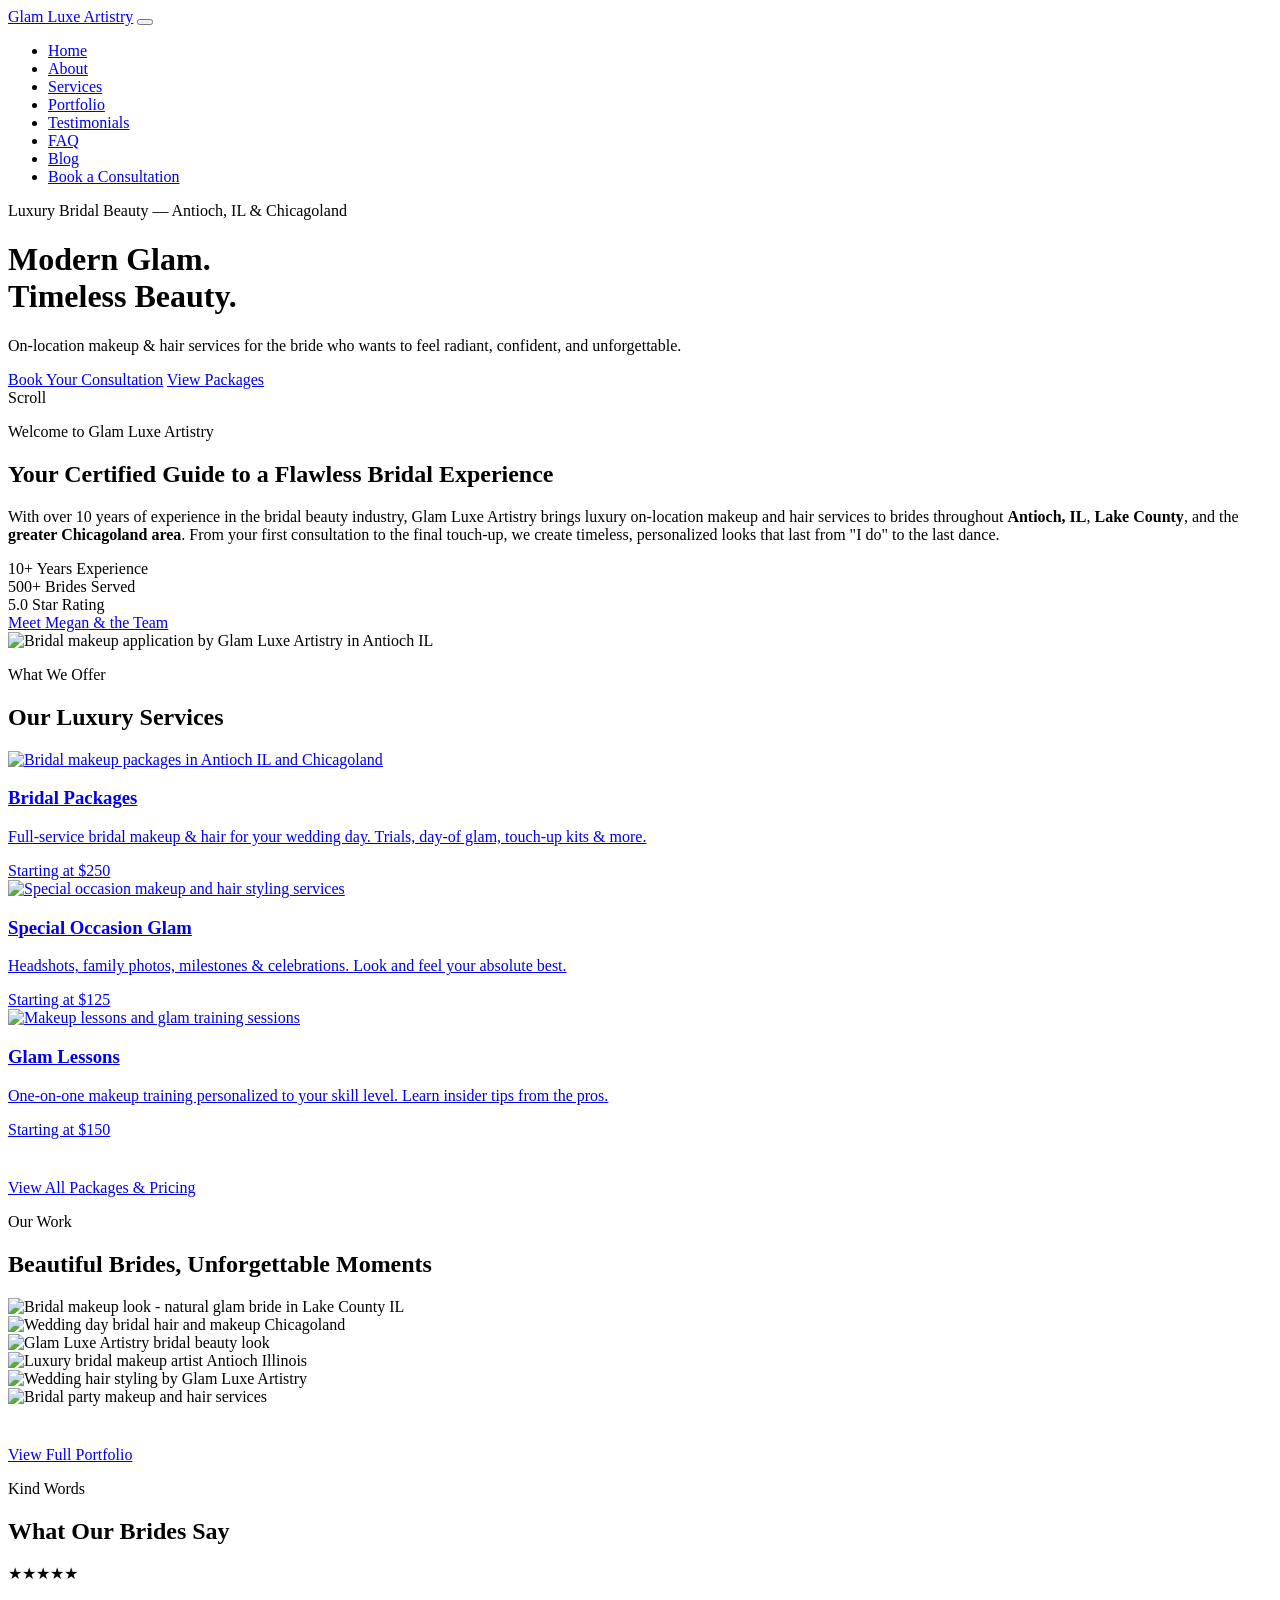
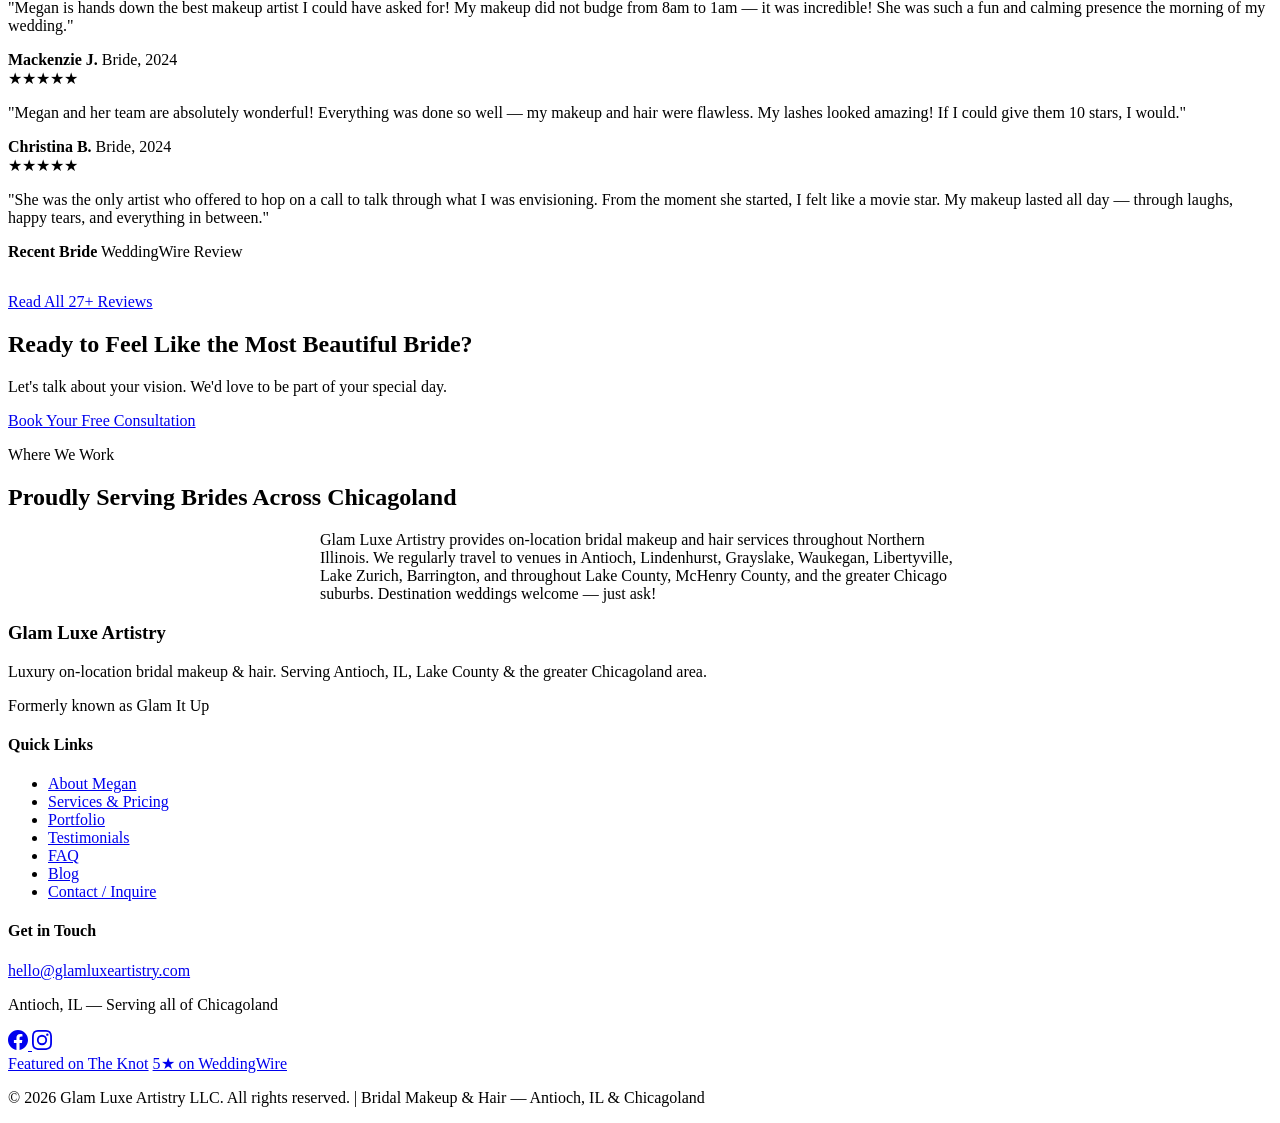
==== index.html @ 9e72db0b "Add files via upload" ====
<!DOCTYPE html>
<html lang="en">
<head>
  <meta charset="UTF-8">
  <meta name="viewport" content="width=device-width, initial-scale=1.0">
  <title>Glam Luxe Artistry | Luxury Bridal Makeup & Hair — Antioch, IL & Chicagoland</title>
  <meta name="description" content="Luxury on-location bridal makeup & hair services in Antioch, IL and the greater Chicagoland area. 10+ years of experience, 5-star rated. Packages from $250. Book your consultation today.">
  <meta name="keywords" content="bridal makeup Antioch IL, wedding makeup artist Chicago, luxury bridal hair and makeup, Lake County bridal makeup, Chicagoland wedding hair stylist, on-location bridal beauty, Glam Luxe Artistry">
  <meta name="author" content="Glam Luxe Artistry">
  <meta name="robots" content="index, follow">
  <link rel="canonical" href="https://glamluxeartistry.com/">

  <!-- Open Graph -->
  <meta property="og:title" content="Glam Luxe Artistry | Luxury Bridal Makeup & Hair — Antioch, IL">
  <meta property="og:description" content="Luxury on-location bridal makeup & hair for the modern bride. Serving Antioch, IL, Lake County & the greater Chicagoland area.">
  <meta property="og:image" content="https://images.squarespace-cdn.com/content/v1/672e9d4dc63b663708be5756/8e3c6d48-5c15-4038-80b2-5c4d0fef841a/DSC02067.jpg">
  <meta property="og:url" content="https://glamluxeartistry.com/">
  <meta property="og:type" content="website">
  <meta property="og:site_name" content="Glam Luxe Artistry">

  <!-- Twitter Card -->
  <meta name="twitter:card" content="summary_large_image">
  <meta name="twitter:title" content="Glam Luxe Artistry | Luxury Bridal Makeup & Hair">
  <meta name="twitter:description" content="Luxury on-location bridal makeup & hair for the modern bride. Serving Antioch, IL & Chicagoland.">
  <meta name="twitter:image" content="https://images.squarespace-cdn.com/content/v1/672e9d4dc63b663708be5756/8e3c6d48-5c15-4038-80b2-5c4d0fef841a/DSC02067.jpg">

  <link rel="icon" type="image/svg+xml" href="favicon.svg">
  <link rel="sitemap" type="application/xml" href="sitemap.xml">
  <link rel="preconnect" href="https://fonts.googleapis.com">
  <link rel="preconnect" href="https://fonts.gstatic.com" crossorigin>
  <link href="https://fonts.googleapis.com/css2?family=Cormorant+Garamond:ital,wght@0,400;0,500;0,600;0,700;1,400;1,500&family=Nunito+Sans:wght@300;400;500;600;700&display=swap" rel="stylesheet">
  <link rel="stylesheet" href="styles.css">

  <!-- Schema.org Local Business -->
  <script type="application/ld+json">
  {
    "@context": "https://schema.org",
    "@type": "BeautySalon",
    "name": "Glam Luxe Artistry",
    "image": "https://images.squarespace-cdn.com/content/v1/672e9d4dc63b663708be5756/8e3c6d48-5c15-4038-80b2-5c4d0fef841a/DSC02067.jpg",
    "url": "https://glamluxeartistry.com",
    "telephone": "",
    "email": "hello@glamluxeartistry.com",
    "address": {
      "@type": "PostalAddress",
      "addressLocality": "Antioch",
      "addressRegion": "IL",
      "addressCountry": "US"
    },
    "areaServed": [
      {"@type": "City", "name": "Antioch, IL"},
      {"@type": "AdministrativeArea", "name": "Lake County, IL"},
      {"@type": "AdministrativeArea", "name": "Chicagoland"}
    ],
    "priceRange": "$$",
    "aggregateRating": {
      "@type": "AggregateRating",
      "ratingValue": "5.0",
      "reviewCount": "27"
    },
    "description": "Luxury on-location bridal makeup and hair services for the modern bride. Serving Antioch, IL, Lake County, and the greater Chicagoland area.",
    "sameAs": [
      "https://www.facebook.com/GlamLuxeArtistry/",
      "https://www.theknot.com/marketplace/glam-luxe-artistry-antioch-il-2056816",
      "https://www.weddingwire.com/biz/glam-luxe-artistry/93c80837e3e89813.html"
    ]
  }
  </script>
</head>
<body>

  <!-- Navigation -->
  <nav class="nav" id="nav">
    <div class="nav-inner">
      <a href="index.html" class="nav-logo">Glam Luxe Artistry</a>
      <button class="nav-toggle" id="navToggle" aria-label="Toggle menu">
        <span></span><span></span><span></span>
      </button>
      <ul class="nav-links" id="navLinks">
        <li><a href="index.html" class="active">Home</a></li>
        <li><a href="about.html">About</a></li>
        <li><a href="services.html">Services</a></li>
        <li><a href="portfolio.html">Portfolio</a></li>
        <li><a href="testimonials.html">Testimonials</a></li>
        <li><a href="faq.html">FAQ</a></li>
        <li><a href="blog.html">Blog</a></li>
        <li><a href="contact.html" class="nav-cta">Book a Consultation</a></li>
      </ul>
    </div>
  </nav>

  <!-- Hero -->
  <header class="hero">
    <div class="hero-overlay"></div>
    <div class="hero-bg" style="background-image: url('https://images.squarespace-cdn.com/content/v1/672e9d4dc63b663708be5756/8e3c6d48-5c15-4038-80b2-5c4d0fef841a/DSC02067.jpg')"></div>
    <div class="hero-content">
      <p class="hero-eyebrow fade-up">Luxury Bridal Beauty — Antioch, IL & Chicagoland</p>
      <h1 class="hero-title fade-up delay-1">Modern Glam.<br>Timeless Beauty.</h1>
      <p class="hero-sub fade-up delay-2">On-location makeup & hair services for the bride who wants to feel radiant, confident, and unforgettable.</p>
      <div class="hero-actions fade-up delay-3">
        <a href="contact.html" class="btn btn-primary">Book Your Consultation</a>
        <a href="services.html" class="btn btn-outline">View Packages</a>
      </div>
    </div>
    <div class="hero-scroll-hint fade-up delay-4">
      <span>Scroll</span>
      <div class="scroll-line"></div>
    </div>
  </header>

  <!-- Intro Section -->
  <section class="section intro-section">
    <div class="container">
      <div class="intro-grid">
        <div class="intro-text">
          <p class="section-eyebrow">Welcome to Glam Luxe Artistry</p>
          <h2 class="section-title">Your Certified Guide to a Flawless Bridal Experience</h2>
          <p class="section-body">With over 10 years of experience in the bridal beauty industry, Glam Luxe Artistry brings luxury on-location makeup and hair services to brides throughout <strong>Antioch, IL</strong>, <strong>Lake County</strong>, and the <strong>greater Chicagoland area</strong>. From your first consultation to the final touch-up, we create timeless, personalized looks that last from "I do" to the last dance.</p>
          <div class="intro-stats">
            <div class="stat">
              <span class="stat-number">10+</span>
              <span class="stat-label">Years Experience</span>
            </div>
            <div class="stat">
              <span class="stat-number">500+</span>
              <span class="stat-label">Brides Served</span>
            </div>
            <div class="stat">
              <span class="stat-number">5.0</span>
              <span class="stat-label">Star Rating</span>
            </div>
          </div>
          <a href="about.html" class="btn btn-secondary">Meet Megan &amp; the Team</a>
        </div>
        <div class="intro-image">
          <img src="https://images.squarespace-cdn.com/content/v1/672e9d4dc63b663708be5756/a95356f5-4b18-4bb9-ad08-9199624a76cc/IMG_2473.JPG" alt="Bridal makeup application by Glam Luxe Artistry in Antioch IL" loading="lazy">
          <div class="intro-image-accent"></div>
        </div>
      </div>
    </div>
  </section>

  <!-- Services Preview -->
  <section class="section services-preview">
    <div class="container">
      <p class="section-eyebrow center">What We Offer</p>
      <h2 class="section-title center">Our Luxury Services</h2>
      <div class="services-grid">
        <a href="services.html#bridal" class="service-card">
          <div class="service-card-image">
            <img src="https://images.squarespace-cdn.com/content/v1/672e9d4dc63b663708be5756/68c463c3-6630-4a6a-b043-75d186725a7c/2.jpg" alt="Bridal makeup packages in Antioch IL and Chicagoland" loading="lazy">
          </div>
          <div class="service-card-body">
            <h3>Bridal Packages</h3>
            <p>Full-service bridal makeup & hair for your wedding day. Trials, day-of glam, touch-up kits & more.</p>
            <span class="service-price">Starting at $250</span>
          </div>
        </a>
        <a href="services.html#occasion" class="service-card">
          <div class="service-card-image">
            <img src="https://images.squarespace-cdn.com/content/v1/672e9d4dc63b663708be5756/88a70aab-ebc8-4d46-94c2-19506062b3ec/IMG_9604.jpeg" alt="Special occasion makeup and hair styling services" loading="lazy">
          </div>
          <div class="service-card-body">
            <h3>Special Occasion Glam</h3>
            <p>Headshots, family photos, milestones & celebrations. Look and feel your absolute best.</p>
            <span class="service-price">Starting at $125</span>
          </div>
        </a>
        <a href="services.html#lessons" class="service-card">
          <div class="service-card-image">
            <img src="https://images.squarespace-cdn.com/content/v1/672e9d4dc63b663708be5756/181250e6-d1f4-49bb-9990-38fc964a1266/IMG_9767.jpg" alt="Makeup lessons and glam training sessions" loading="lazy">
          </div>
          <div class="service-card-body">
            <h3>Glam Lessons</h3>
            <p>One-on-one makeup training personalized to your skill level. Learn insider tips from the pros.</p>
            <span class="service-price">Starting at $150</span>
          </div>
        </a>
      </div>
      <div class="center" style="margin-top: 2.5rem;">
        <a href="services.html" class="btn btn-secondary">View All Packages &amp; Pricing</a>
      </div>
    </div>
  </section>

  <!-- Portfolio Preview -->
  <section class="section portfolio-preview">
    <div class="container">
      <p class="section-eyebrow center">Our Work</p>
      <h2 class="section-title center">Beautiful Brides, Unforgettable Moments</h2>
      <div class="gallery-grid">
        <div class="gallery-item gallery-item-tall">
          <img src="https://images.squarespace-cdn.com/content/v1/672e9d4dc63b663708be5756/81cbda5b-fbfc-4338-823a-a826bf7a4c68/IMG_8590.jpeg" alt="Bridal makeup look - natural glam bride in Lake County IL" loading="lazy">
        </div>
        <div class="gallery-item">
          <img src="https://images.squarespace-cdn.com/content/v1/672e9d4dc63b663708be5756/0ff18987-c86d-4d29-976e-d74dfc88d02a/Resized_lehmann5.jpeg" alt="Wedding day bridal hair and makeup Chicagoland" loading="lazy">
        </div>
        <div class="gallery-item">
          <img src="https://images.squarespace-cdn.com/content/v1/672e9d4dc63b663708be5756/b3a954e5-a9a7-4899-b986-e74e6d1bc82b/IMG_5358.jpeg" alt="Glam Luxe Artistry bridal beauty look" loading="lazy">
        </div>
        <div class="gallery-item gallery-item-tall">
          <img src="https://images.squarespace-cdn.com/content/v1/672e9d4dc63b663708be5756/f733d61a-ecd8-407c-9da2-501df26481b7/IMG_7557.jpeg" alt="Luxury bridal makeup artist Antioch Illinois" loading="lazy">
        </div>
        <div class="gallery-item">
          <img src="https://images.squarespace-cdn.com/content/v1/672e9d4dc63b663708be5756/bce6942d-3e71-4108-b724-1f8f6b377928/IMG_7780.jpg" alt="Wedding hair styling by Glam Luxe Artistry" loading="lazy">
        </div>
        <div class="gallery-item">
          <img src="https://images.squarespace-cdn.com/content/v1/672e9d4dc63b663708be5756/14cba0ed-fb4b-4039-b1e3-b8073fea475c/IMG_9267.jpeg" alt="Bridal party makeup and hair services" loading="lazy">
        </div>
      </div>
      <div class="center" style="margin-top: 2.5rem;">
        <a href="portfolio.html" class="btn btn-secondary">View Full Portfolio</a>
      </div>
    </div>
  </section>

  <!-- Testimonials Preview -->
  <section class="section testimonials-preview">
    <div class="container">
      <p class="section-eyebrow center">Kind Words</p>
      <h2 class="section-title center">What Our Brides Say</h2>
      <div class="testimonials-grid">
        <div class="testimonial-card">
          <div class="testimonial-stars">★★★★★</div>
          <p class="testimonial-text">"Megan is hands down the best makeup artist I could have asked for! My makeup did not budge from 8am to 1am — it was incredible! She was such a fun and calming presence the morning of my wedding."</p>
          <div class="testimonial-author">
            <strong>Mackenzie J.</strong>
            <span>Bride, 2024</span>
          </div>
        </div>
        <div class="testimonial-card">
          <div class="testimonial-stars">★★★★★</div>
          <p class="testimonial-text">"Megan and her team are absolutely wonderful! Everything was done so well — my makeup and hair were flawless. My lashes looked amazing! If I could give them 10 stars, I would."</p>
          <div class="testimonial-author">
            <strong>Christina B.</strong>
            <span>Bride, 2024</span>
          </div>
        </div>
        <div class="testimonial-card">
          <div class="testimonial-stars">★★★★★</div>
          <p class="testimonial-text">"She was the only artist who offered to hop on a call to talk through what I was envisioning. From the moment she started, I felt like a movie star. My makeup lasted all day — through laughs, happy tears, and everything in between."</p>
          <div class="testimonial-author">
            <strong>Recent Bride</strong>
            <span>WeddingWire Review</span>
          </div>
        </div>
      </div>
      <div class="center" style="margin-top: 2rem;">
        <a href="testimonials.html" class="btn btn-secondary">Read All 27+ Reviews</a>
      </div>
    </div>
  </section>

  <!-- CTA Section -->
  <section class="section cta-section">
    <div class="cta-bg" style="background-image: url('https://images.squarespace-cdn.com/content/v1/672e9d4dc63b663708be5756/a5f927f3-b8ed-4907-ad8e-a95881a6d1e5/IMG_7031.JPG')"></div>
    <div class="cta-overlay"></div>
    <div class="container cta-content">
      <h2 class="cta-title">Ready to Feel Like the Most Beautiful Bride?</h2>
      <p class="cta-sub">Let's talk about your vision. We'd love to be part of your special day.</p>
      <a href="contact.html" class="btn btn-primary btn-lg">Book Your Free Consultation</a>
    </div>
  </section>

  <!-- Service Area -->
  <section class="section area-section">
    <div class="container">
      <p class="section-eyebrow center">Where We Work</p>
      <h2 class="section-title center">Proudly Serving Brides Across Chicagoland</h2>
      <p class="section-body center" style="max-width: 640px; margin: 0 auto;">Glam Luxe Artistry provides on-location bridal makeup and hair services throughout Northern Illinois. We regularly travel to venues in Antioch, Lindenhurst, Grayslake, Waukegan, Libertyville, Lake Zurich, Barrington, and throughout Lake County, McHenry County, and the greater Chicago suburbs. Destination weddings welcome — just ask!</p>
    </div>
  </section>

  <!-- Footer -->
  <footer class="footer">
    <div class="container">
      <div class="footer-grid">
        <div class="footer-brand">
          <h3 class="footer-logo">Glam Luxe Artistry</h3>
          <p>Luxury on-location bridal makeup &amp; hair. Serving Antioch, IL, Lake County &amp; the greater Chicagoland area.</p>
          <p class="footer-note">Formerly known as Glam It Up</p>
        </div>
        <div class="footer-nav">
          <h4>Quick Links</h4>
          <ul>
            <li><a href="about.html">About Megan</a></li>
            <li><a href="services.html">Services &amp; Pricing</a></li>
            <li><a href="portfolio.html">Portfolio</a></li>
            <li><a href="testimonials.html">Testimonials</a></li>
            <li><a href="faq.html">FAQ</a></li>
            <li><a href="blog.html">Blog</a></li>
            <li><a href="contact.html">Contact / Inquire</a></li>
          </ul>
        </div>
        <div class="footer-contact">
          <h4>Get in Touch</h4>
          <p><a href="mailto:hello@glamluxeartistry.com">hello@glamluxeartistry.com</a></p>
          <p>Antioch, IL — Serving all of Chicagoland</p>
          <div class="footer-social">
            <a href="https://www.facebook.com/GlamLuxeArtistry/" target="_blank" rel="noopener" aria-label="Facebook">
              <svg width="20" height="20" viewBox="0 0 24 24" fill="currentColor"><path d="M24 12.073c0-6.627-5.373-12-12-12s-12 5.373-12 12c0 5.99 4.388 10.954 10.125 11.854v-8.385H7.078v-3.47h3.047V9.43c0-3.007 1.792-4.669 4.533-4.669 1.312 0 2.686.235 2.686.235v2.953H15.83c-1.491 0-1.956.925-1.956 1.874v2.25h3.328l-.532 3.47h-2.796v8.385C19.612 23.027 24 18.062 24 12.073z"/></svg>
            </a>
            <a href="#" target="_blank" rel="noopener" aria-label="Instagram">
              <svg width="20" height="20" viewBox="0 0 24 24" fill="currentColor"><path d="M12 2.163c3.204 0 3.584.012 4.85.07 3.252.148 4.771 1.691 4.919 4.919.058 1.265.069 1.645.069 4.849 0 3.205-.012 3.584-.069 4.849-.149 3.225-1.664 4.771-4.919 4.919-1.266.058-1.644.07-4.85.07-3.204 0-3.584-.012-4.849-.07-3.26-.149-4.771-1.699-4.919-4.92-.058-1.265-.07-1.644-.07-4.849 0-3.204.013-3.583.07-4.849.149-3.227 1.664-4.771 4.919-4.919 1.266-.057 1.645-.069 4.849-.069zM12 0C8.741 0 8.333.014 7.053.072 2.695.272.273 2.69.073 7.052.014 8.333 0 8.741 0 12c0 3.259.014 3.668.072 4.948.2 4.358 2.618 6.78 6.98 6.98C8.333 23.986 8.741 24 12 24c3.259 0 3.668-.014 4.948-.072 4.354-.2 6.782-2.618 6.979-6.98.059-1.28.073-1.689.073-4.948 0-3.259-.014-3.667-.072-4.947-.196-4.354-2.617-6.78-6.979-6.98C15.668.014 15.259 0 12 0zm0 5.838a6.162 6.162 0 100 12.324 6.162 6.162 0 000-12.324zM12 16a4 4 0 110-8 4 4 0 010 8zm6.406-11.845a1.44 1.44 0 100 2.881 1.44 1.44 0 000-2.881z"/></svg>
            </a>
          </div>
          <div class="footer-badges">
            <a href="https://www.theknot.com/marketplace/glam-luxe-artistry-antioch-il-2056816" target="_blank" rel="noopener">Featured on The Knot</a>
            <a href="https://www.weddingwire.com/biz/glam-luxe-artistry/93c80837e3e89813.html" target="_blank" rel="noopener">5★ on WeddingWire</a>
          </div>
        </div>
      </div>
      <div class="footer-bottom">
        <p>&copy; 2026 Glam Luxe Artistry LLC. All rights reserved. | Bridal Makeup &amp; Hair — Antioch, IL &amp; Chicagoland</p>
      </div>
    </div>
  </footer>

  <script src="main.js"></script>
</body>
</html>
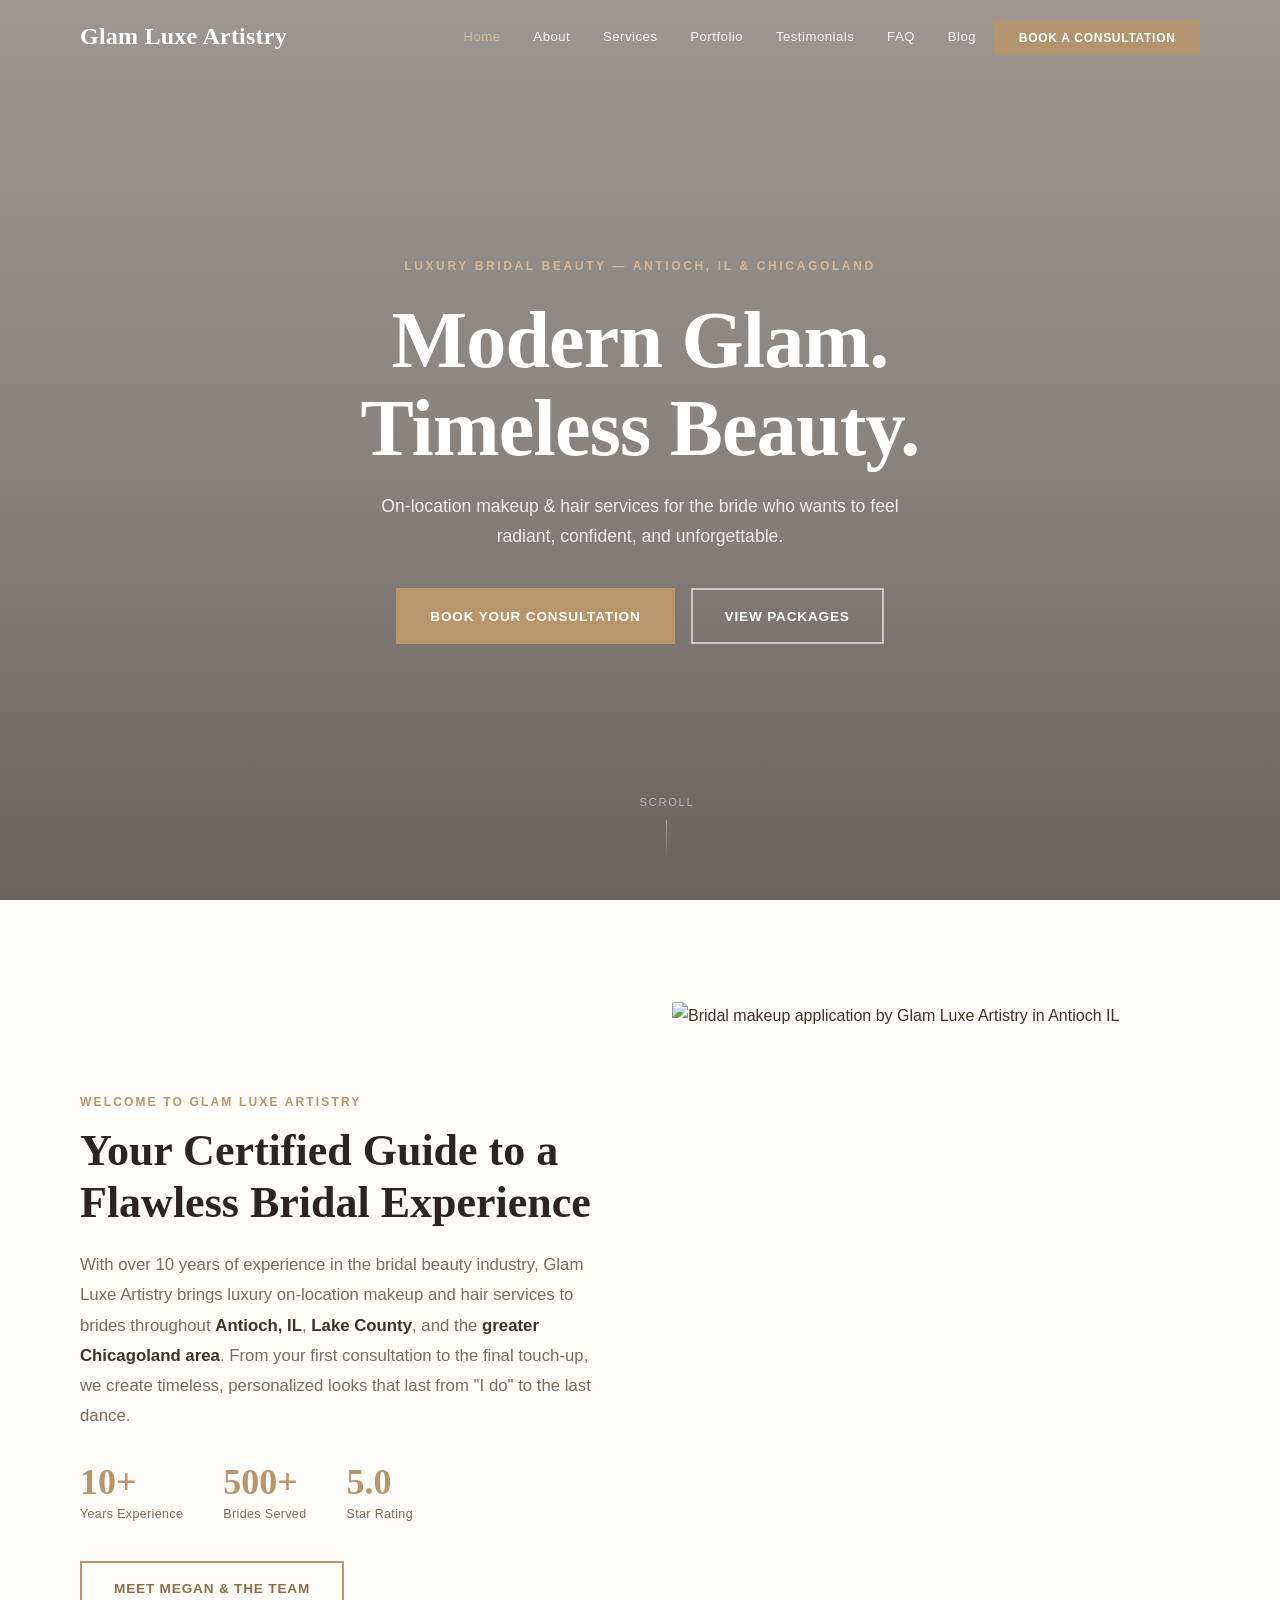
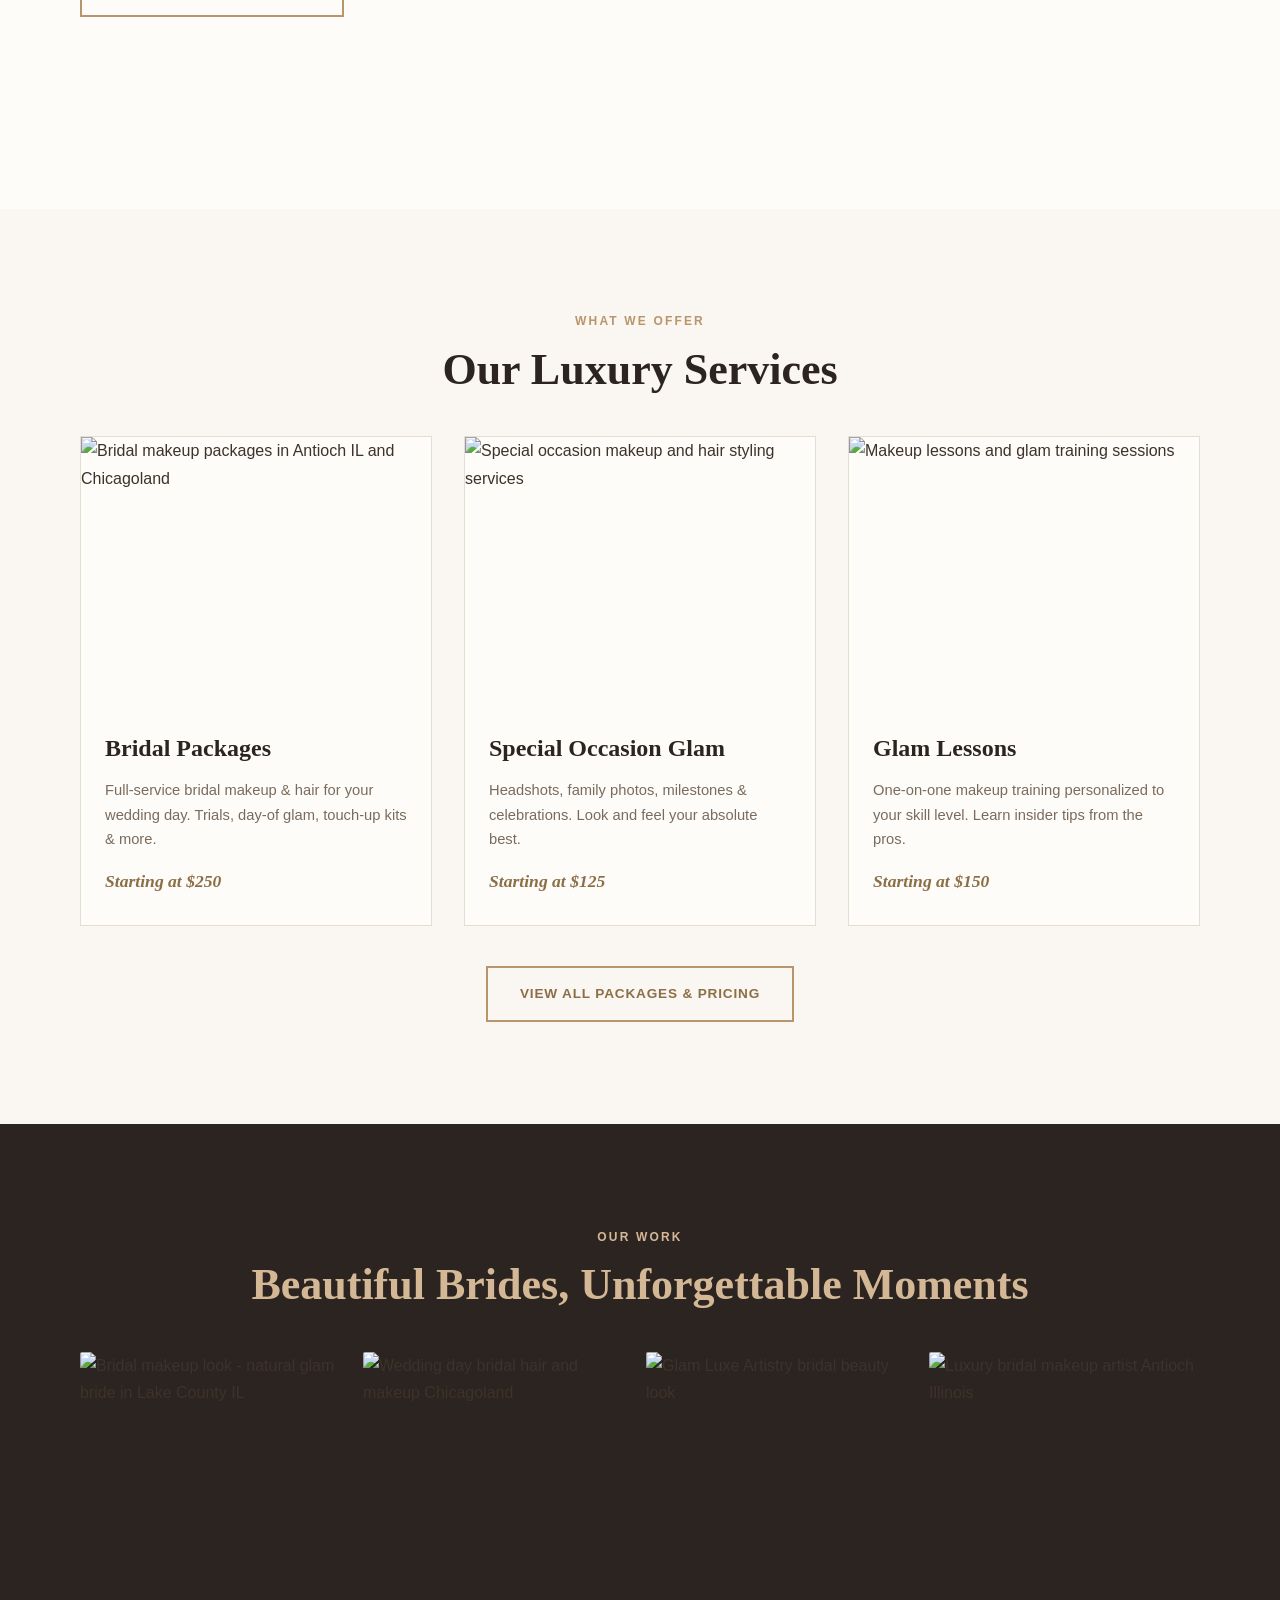
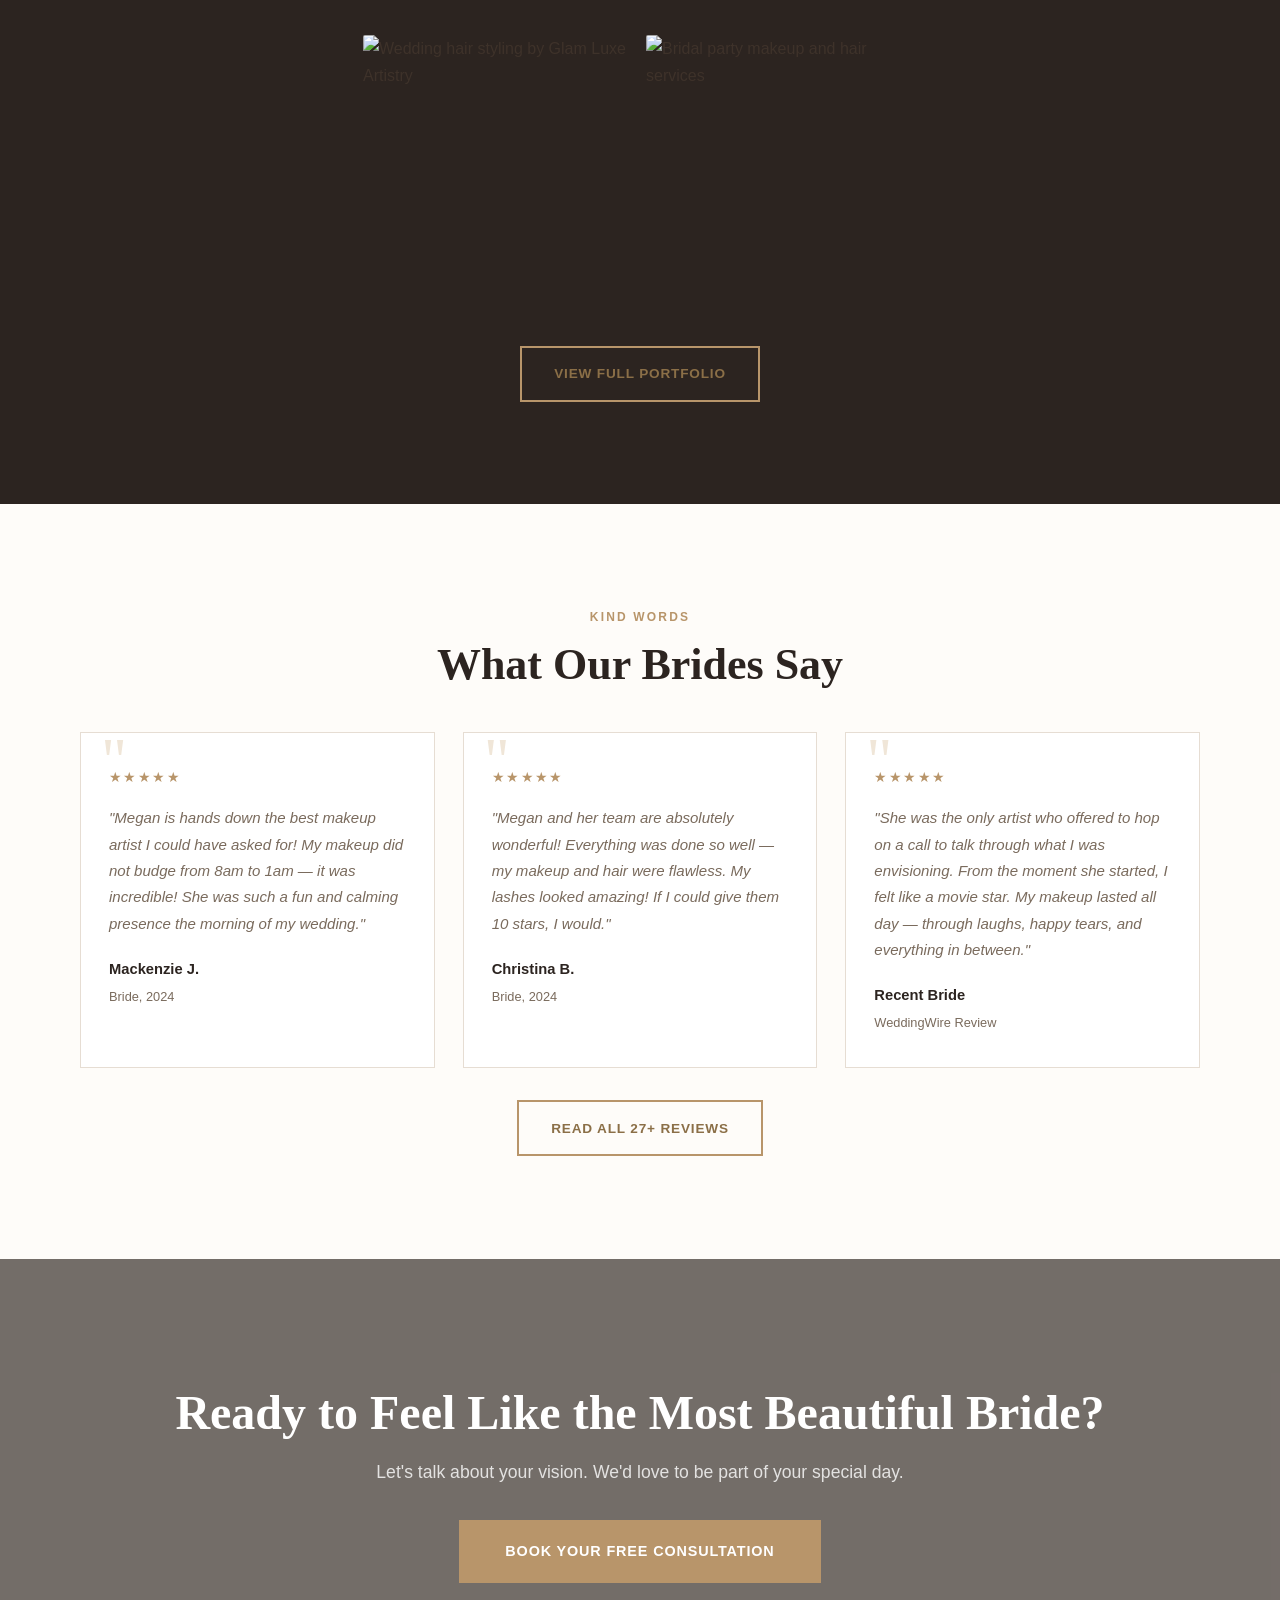
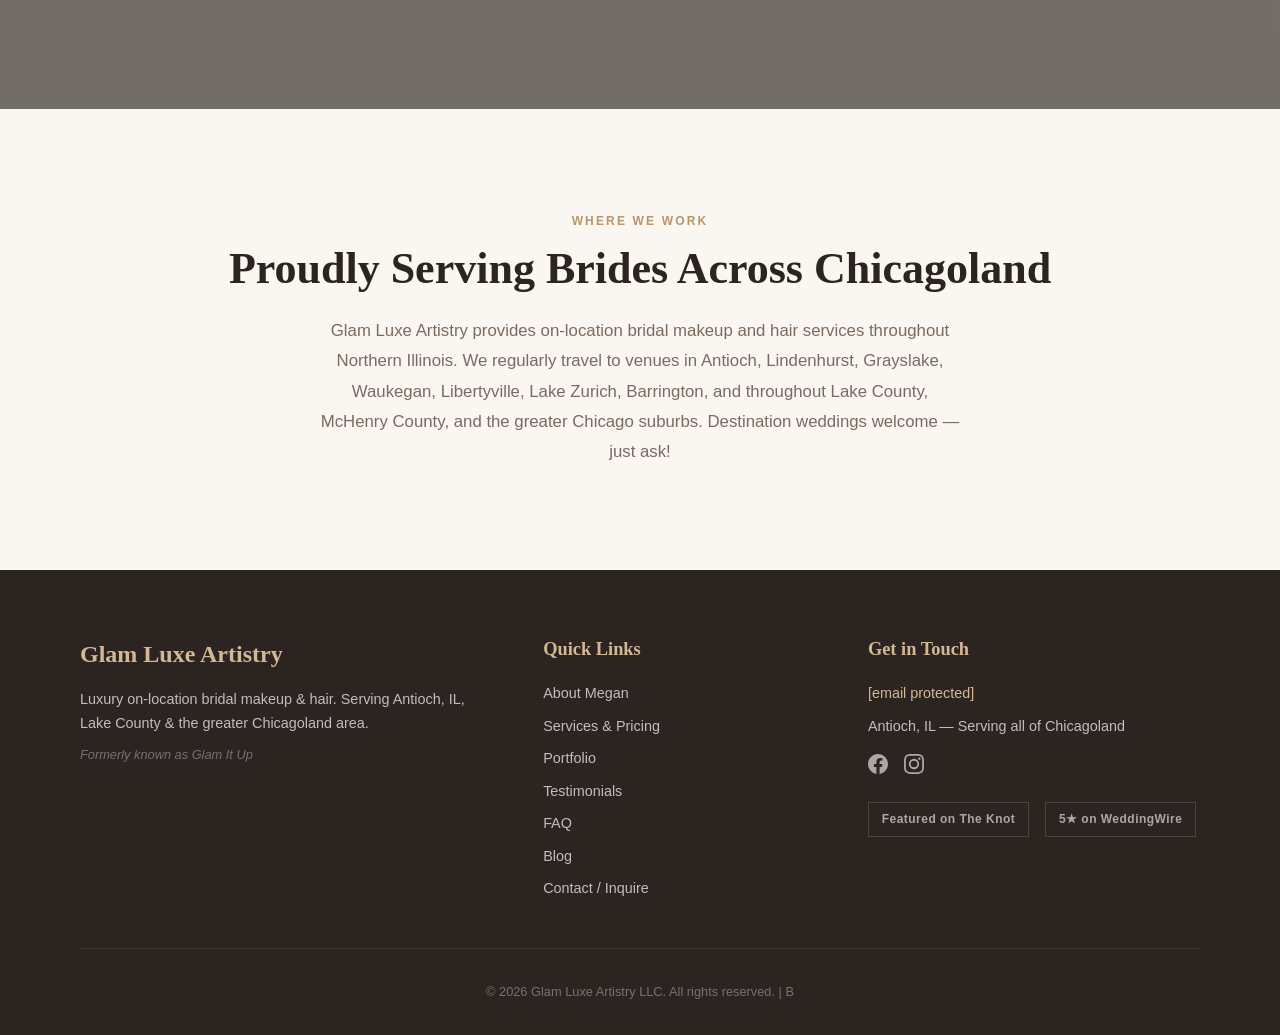
==== commit d6cacb44: "Add files via upload" ====
--- a/index.html
+++ b/index.html
@@ -72,19 +72,19 @@
   <!-- Navigation -->
   <nav class="nav" id="nav">
     <div class="nav-inner">
-      <a href="index.html" class="nav-logo">Glam Luxe Artistry</a>
+      <a href="/" class="nav-logo">Glam Luxe Artistry</a>
       <button class="nav-toggle" id="navToggle" aria-label="Toggle menu">
         <span></span><span></span><span></span>
       </button>
       <ul class="nav-links" id="navLinks">
-        <li><a href="index.html" class="active">Home</a></li>
-        <li><a href="about.html">About</a></li>
-        <li><a href="services.html">Services</a></li>
-        <li><a href="portfolio.html">Portfolio</a></li>
-        <li><a href="testimonials.html">Testimonials</a></li>
-        <li><a href="faq.html">FAQ</a></li>
-        <li><a href="blog.html">Blog</a></li>
-        <li><a href="contact.html" class="nav-cta">Book a Consultation</a></li>
+        <li><a href="/" class="active">Home</a></li>
+        <li><a href="/about">About</a></li>
+        <li><a href="/services">Services</a></li>
+        <li><a href="/portfolio">Portfolio</a></li>
+        <li><a href="/testimonials">Testimonials</a></li>
+        <li><a href="/faq">FAQ</a></li>
+        <li><a href="/blog">Blog</a></li>
+        <li><a href="/contact" class="nav-cta">Book a Consultation</a></li>
       </ul>
     </div>
   </nav>
@@ -98,8 +98,8 @@
       <h1 class="hero-title fade-up delay-1">Modern Glam.<br>Timeless Beauty.</h1>
       <p class="hero-sub fade-up delay-2">On-location makeup & hair services for the bride who wants to feel radiant, confident, and unforgettable.</p>
       <div class="hero-actions fade-up delay-3">
-        <a href="contact.html" class="btn btn-primary">Book Your Consultation</a>
-        <a href="services.html" class="btn btn-outline">View Packages</a>
+        <a href="/contact" class="btn btn-primary">Book Your Consultation</a>
+        <a href="/services" class="btn btn-outline">View Packages</a>
       </div>
     </div>
     <div class="hero-scroll-hint fade-up delay-4">
@@ -130,7 +130,7 @@
               <span class="stat-label">Star Rating</span>
             </div>
           </div>
-          <a href="about.html" class="btn btn-secondary">Meet Megan &amp; the Team</a>
+          <a href="/about" class="btn btn-secondary">Meet Megan &amp; the Team</a>
         </div>
         <div class="intro-image">
           <img src="https://images.squarespace-cdn.com/content/v1/672e9d4dc63b663708be5756/a95356f5-4b18-4bb9-ad08-9199624a76cc/IMG_2473.JPG" alt="Bridal makeup application by Glam Luxe Artistry in Antioch IL" loading="lazy">
@@ -146,7 +146,7 @@
       <p class="section-eyebrow center">What We Offer</p>
       <h2 class="section-title center">Our Luxury Services</h2>
       <div class="services-grid">
-        <a href="services.html#bridal" class="service-card">
+        <a href="/services#bridal" class="service-card">
           <div class="service-card-image">
             <img src="https://images.squarespace-cdn.com/content/v1/672e9d4dc63b663708be5756/68c463c3-6630-4a6a-b043-75d186725a7c/2.jpg" alt="Bridal makeup packages in Antioch IL and Chicagoland" loading="lazy">
           </div>
@@ -156,7 +156,7 @@
             <span class="service-price">Starting at $250</span>
           </div>
         </a>
-        <a href="services.html#occasion" class="service-card">
+        <a href="/services#occasion" class="service-card">
           <div class="service-card-image">
             <img src="https://images.squarespace-cdn.com/content/v1/672e9d4dc63b663708be5756/88a70aab-ebc8-4d46-94c2-19506062b3ec/IMG_9604.jpeg" alt="Special occasion makeup and hair styling services" loading="lazy">
           </div>
@@ -166,7 +166,7 @@
             <span class="service-price">Starting at $125</span>
           </div>
         </a>
-        <a href="services.html#lessons" class="service-card">
+        <a href="/services#lessons" class="service-card">
           <div class="service-card-image">
             <img src="https://images.squarespace-cdn.com/content/v1/672e9d4dc63b663708be5756/181250e6-d1f4-49bb-9990-38fc964a1266/IMG_9767.jpg" alt="Makeup lessons and glam training sessions" loading="lazy">
           </div>
@@ -178,7 +178,7 @@
         </a>
       </div>
       <div class="center" style="margin-top: 2.5rem;">
-        <a href="services.html" class="btn btn-secondary">View All Packages &amp; Pricing</a>
+        <a href="/services" class="btn btn-secondary">View All Packages &amp; Pricing</a>
       </div>
     </div>
   </section>
@@ -209,7 +209,7 @@
         </div>
       </div>
       <div class="center" style="margin-top: 2.5rem;">
-        <a href="portfolio.html" class="btn btn-secondary">View Full Portfolio</a>
+        <a href="/portfolio" class="btn btn-secondary">View Full Portfolio</a>
       </div>
     </div>
   </section>
@@ -246,7 +246,7 @@
         </div>
       </div>
       <div class="center" style="margin-top: 2rem;">
-        <a href="testimonials.html" class="btn btn-secondary">Read All 27+ Reviews</a>
+        <a href="/testimonials" class="btn btn-secondary">Read All 27+ Reviews</a>
       </div>
     </div>
   </section>
@@ -258,7 +258,7 @@
     <div class="container cta-content">
       <h2 class="cta-title">Ready to Feel Like the Most Beautiful Bride?</h2>
       <p class="cta-sub">Let's talk about your vision. We'd love to be part of your special day.</p>
-      <a href="contact.html" class="btn btn-primary btn-lg">Book Your Free Consultation</a>
+      <a href="/contact" class="btn btn-primary btn-lg">Book Your Free Consultation</a>
     </div>
   </section>
 
@@ -283,18 +283,18 @@
         <div class="footer-nav">
           <h4>Quick Links</h4>
           <ul>
-            <li><a href="about.html">About Megan</a></li>
-            <li><a href="services.html">Services &amp; Pricing</a></li>
-            <li><a href="portfolio.html">Portfolio</a></li>
-            <li><a href="testimonials.html">Testimonials</a></li>
-            <li><a href="faq.html">FAQ</a></li>
-            <li><a href="blog.html">Blog</a></li>
-            <li><a href="contact.html">Contact / Inquire</a></li>
+            <li><a href="/about">About Megan</a></li>
+            <li><a href="/services">Services &amp; Pricing</a></li>
+            <li><a href="/portfolio">Portfolio</a></li>
+            <li><a href="/testimonials">Testimonials</a></li>
+            <li><a href="/faq">FAQ</a></li>
+            <li><a href="/blog">Blog</a></li>
+            <li><a href="/contact">Contact / Inquire</a></li>
           </ul>
         </div>
         <div class="footer-contact">
           <h4>Get in Touch</h4>
-          <p><a href="mailto:hello@glamluxeartistry.com">hello@glamluxeartistry.com</a></p>
+          <p><a href="/cdn-cgi/l/email-protection#147c7178787b547378757978616c717566607d6760666d3a777b79"><span class="__cf_email__" data-cfemail="18707d747477587f747975746d607d796a6c716b6c6a61367b7775">[email&#160;protected]</span></a></p>
           <p>Antioch, IL — Serving all of Chicagoland</p>
           <div class="footer-social">
             <a href="https://www.facebook.com/GlamLuxeArtistry/" target="_blank" rel="noopener" aria-label="Facebook">
@@ -311,11 +311,4 @@
         </div>
       </div>
       <div class="footer-bottom">
-        <p>&copy; 2026 Glam Luxe Artistry LLC. All rights reserved. | Bridal Makeup &amp; Hair — Antioch, IL &amp; Chicagoland</p>
-      </div>
-    </div>
-  </footer>
-
-  <script src="main.js"></script>
-</body>
-</html>
+        <p>&copy; 2026 Glam Luxe Artistry LLC. All rights reserved. | B
--- a/styles.css
+++ b/styles.css
@@ -0,0 +1,1252 @@
+/* ============================================
+   GLAM LUXE ARTISTRY — Global Styles
+   Aesthetic: Luxury / Editorial / Warm Elegance
+   ============================================ */
+
+:root {
+  --color-cream: #FAF6F1;
+  --color-warm-white: #FEFCF9;
+  --color-champagne: #F0E6D8;
+  --color-gold: #B8956A;
+  --color-gold-light: #D4B896;
+  --color-gold-dark: #8B6F47;
+  --color-charcoal: #2C2420;
+  --color-brown: #4A3B30;
+  --color-brown-light: #6B5A4E;
+  --color-text: #3E322A;
+  --color-text-light: #7A6B5D;
+  --color-border: #E6DDD3;
+  --color-accent: #C4956D;
+  --color-rose: #D4A59A;
+
+  --font-display: 'Cormorant Garamond', Georgia, serif;
+  --font-body: 'Nunito Sans', 'Helvetica Neue', sans-serif;
+
+  --nav-height: 72px;
+  --section-pad: clamp(4rem, 8vw, 7rem);
+  --container-width: 1200px;
+}
+
+/* Reset */
+*, *::before, *::after {
+  box-sizing: border-box;
+  margin: 0;
+  padding: 0;
+}
+
+html {
+  scroll-behavior: smooth;
+  -webkit-font-smoothing: antialiased;
+  -moz-osx-font-smoothing: grayscale;
+}
+
+body {
+  font-family: var(--font-body);
+  color: var(--color-text);
+  background: var(--color-cream);
+  line-height: 1.7;
+  font-weight: 400;
+  font-size: 16px;
+}
+
+img {
+  max-width: 100%;
+  height: auto;
+  display: block;
+}
+
+a {
+  color: inherit;
+  text-decoration: none;
+}
+
+ul {
+  list-style: none;
+}
+
+.container {
+  max-width: var(--container-width);
+  margin: 0 auto;
+  padding: 0 clamp(1.25rem, 4vw, 2.5rem);
+}
+
+.center {
+  text-align: center;
+}
+
+.section {
+  padding: var(--section-pad) 0;
+  position: relative;
+}
+
+/* ---- Typography ---- */
+.section-eyebrow {
+  font-family: var(--font-body);
+  font-size: 0.75rem;
+  font-weight: 700;
+  letter-spacing: 0.18em;
+  text-transform: uppercase;
+  color: var(--color-gold);
+  margin-bottom: 0.75rem;
+}
+
+.section-title {
+  font-family: var(--font-display);
+  font-size: clamp(1.75rem, 4vw, 2.75rem);
+  font-weight: 600;
+  color: var(--color-charcoal);
+  line-height: 1.2;
+  margin-bottom: 1.25rem;
+}
+
+.section-body {
+  font-size: 1.05rem;
+  line-height: 1.8;
+  color: var(--color-text-light);
+  max-width: 600px;
+}
+
+.section-body strong {
+  color: var(--color-text);
+  font-weight: 600;
+}
+
+/* ---- Buttons ---- */
+.btn {
+  display: inline-block;
+  font-family: var(--font-body);
+  font-size: 0.85rem;
+  font-weight: 600;
+  letter-spacing: 0.06em;
+  padding: 0.9rem 2rem;
+  border-radius: 0;
+  border: 2px solid transparent;
+  cursor: pointer;
+  transition: all 0.35s ease;
+  text-transform: uppercase;
+}
+
+.btn-primary {
+  background: var(--color-gold);
+  color: #fff;
+  border-color: var(--color-gold);
+}
+.btn-primary:hover {
+  background: var(--color-gold-dark);
+  border-color: var(--color-gold-dark);
+}
+
+.btn-secondary {
+  background: transparent;
+  color: var(--color-gold-dark);
+  border-color: var(--color-gold);
+}
+.btn-secondary:hover {
+  background: var(--color-gold);
+  color: #fff;
+}
+
+.btn-outline {
+  background: transparent;
+  color: #fff;
+  border-color: rgba(255,255,255,0.6);
+}
+.btn-outline:hover {
+  background: rgba(255,255,255,0.15);
+  border-color: #fff;
+}
+
+.btn-lg {
+  padding: 1.1rem 2.8rem;
+  font-size: 0.9rem;
+}
+
+/* ============================================
+   NAVIGATION
+   ============================================ */
+.nav {
+  position: fixed;
+  top: 0;
+  left: 0;
+  right: 0;
+  z-index: 1000;
+  height: var(--nav-height);
+  transition: all 0.4s ease;
+  background: transparent;
+}
+
+.nav.scrolled {
+  background: rgba(250, 246, 241, 0.97);
+  backdrop-filter: blur(12px);
+  box-shadow: 0 1px 20px rgba(44, 36, 32, 0.06);
+}
+
+.nav.scrolled .nav-logo {
+  color: var(--color-charcoal);
+}
+
+.nav.scrolled .nav-links a {
+  color: var(--color-text);
+}
+
+.nav.scrolled .nav-links a:hover {
+  color: var(--color-gold);
+}
+
+.nav.scrolled .nav-cta {
+  background: var(--color-gold) !important;
+  color: #fff !important;
+  border-color: var(--color-gold) !important;
+}
+
+.nav-inner {
+  max-width: var(--container-width);
+  margin: 0 auto;
+  padding: 0 clamp(1.25rem, 4vw, 2.5rem);
+  display: flex;
+  align-items: center;
+  justify-content: space-between;
+  height: 100%;
+}
+
+.nav-logo {
+  font-family: var(--font-display);
+  font-size: 1.5rem;
+  font-weight: 600;
+  color: #fff;
+  letter-spacing: 0.01em;
+  transition: color 0.3s ease;
+}
+
+.nav-links {
+  display: flex;
+  align-items: center;
+  gap: 0.25rem;
+}
+
+.nav-links a {
+  font-size: 0.82rem;
+  font-weight: 500;
+  letter-spacing: 0.04em;
+  padding: 0.5rem 0.9rem;
+  color: rgba(255,255,255,0.9);
+  transition: all 0.3s ease;
+  border-radius: 4px;
+}
+
+.nav-links a:hover {
+  color: #fff;
+}
+
+.nav-links a.active {
+  color: var(--color-gold-light);
+}
+
+.nav-cta {
+  background: rgba(184, 149, 106, 0.85) !important;
+  color: #fff !important;
+  border-radius: 0 !important;
+  padding: 0.55rem 1.4rem !important;
+  font-weight: 600 !important;
+  letter-spacing: 0.06em !important;
+  text-transform: uppercase;
+  font-size: 0.75rem !important;
+  border: 2px solid transparent !important;
+  transition: all 0.3s ease !important;
+}
+.nav-cta:hover {
+  background: var(--color-gold-dark) !important;
+}
+
+.nav-toggle {
+  display: none;
+  background: none;
+  border: none;
+  cursor: pointer;
+  width: 28px;
+  height: 20px;
+  position: relative;
+  z-index: 1001;
+}
+
+.nav-toggle span {
+  display: block;
+  width: 100%;
+  height: 2px;
+  background: #fff;
+  transition: all 0.3s ease;
+  position: absolute;
+  left: 0;
+}
+.nav-toggle span:nth-child(1) { top: 0; }
+.nav-toggle span:nth-child(2) { top: 50%; transform: translateY(-50%); }
+.nav-toggle span:nth-child(3) { bottom: 0; }
+
+.nav.scrolled .nav-toggle span {
+  background: var(--color-charcoal);
+}
+
+/* ============================================
+   HERO
+   ============================================ */
+.hero {
+  position: relative;
+  min-height: 100vh;
+  display: flex;
+  align-items: center;
+  justify-content: center;
+  overflow: hidden;
+}
+
+.hero-bg {
+  position: absolute;
+  inset: 0;
+  background-size: cover;
+  background-position: center 30%;
+  transform: scale(1.05);
+  animation: heroZoom 20s ease-in-out infinite alternate;
+}
+
+@keyframes heroZoom {
+  0% { transform: scale(1.05); }
+  100% { transform: scale(1.12); }
+}
+
+.hero-overlay {
+  position: absolute;
+  inset: 0;
+  background: linear-gradient(
+    180deg,
+    rgba(44, 36, 32, 0.45) 0%,
+    rgba(44, 36, 32, 0.55) 50%,
+    rgba(44, 36, 32, 0.7) 100%
+  );
+  z-index: 1;
+}
+
+.hero-content {
+  position: relative;
+  z-index: 2;
+  text-align: center;
+  color: #fff;
+  max-width: 720px;
+  padding: 0 1.5rem;
+}
+
+.hero-eyebrow {
+  font-size: 0.75rem;
+  font-weight: 600;
+  letter-spacing: 0.22em;
+  text-transform: uppercase;
+  color: var(--color-gold-light);
+  margin-bottom: 1.25rem;
+}
+
+.hero-title {
+  font-family: var(--font-display);
+  font-size: clamp(2.5rem, 7vw, 5rem);
+  font-weight: 700;
+  line-height: 1.1;
+  margin-bottom: 1.25rem;
+  letter-spacing: -0.01em;
+}
+
+.hero-sub {
+  font-size: 1.1rem;
+  line-height: 1.7;
+  color: rgba(255,255,255,0.85);
+  margin-bottom: 2.25rem;
+  max-width: 540px;
+  margin-left: auto;
+  margin-right: auto;
+  font-weight: 300;
+}
+
+.hero-actions {
+  display: flex;
+  gap: 1rem;
+  justify-content: center;
+  flex-wrap: wrap;
+}
+
+.hero-scroll-hint {
+  position: absolute;
+  bottom: 2.5rem;
+  left: 50%;
+  transform: translateX(-50%);
+  z-index: 2;
+  display: flex;
+  flex-direction: column;
+  align-items: center;
+  gap: 0.5rem;
+  color: rgba(255,255,255,0.5);
+  font-size: 0.7rem;
+  letter-spacing: 0.15em;
+  text-transform: uppercase;
+}
+
+.scroll-line {
+  width: 1px;
+  height: 40px;
+  background: linear-gradient(to bottom, rgba(255,255,255,0.4), transparent);
+  animation: scrollPulse 2s ease-in-out infinite;
+}
+
+@keyframes scrollPulse {
+  0%, 100% { opacity: 0.3; }
+  50% { opacity: 0.8; }
+}
+
+/* ---- Animations ---- */
+.fade-up {
+  opacity: 0;
+  transform: translateY(30px);
+  animation: fadeUp 0.8s ease forwards;
+}
+
+.delay-1 { animation-delay: 0.2s; }
+.delay-2 { animation-delay: 0.4s; }
+.delay-3 { animation-delay: 0.6s; }
+.delay-4 { animation-delay: 0.9s; }
+
+@keyframes fadeUp {
+  to {
+    opacity: 1;
+    transform: translateY(0);
+  }
+}
+
+/* ============================================
+   INTRO SECTION
+   ============================================ */
+.intro-section {
+  background: var(--color-warm-white);
+}
+
+.intro-grid {
+  display: grid;
+  grid-template-columns: 1fr 1fr;
+  gap: clamp(2rem, 5vw, 4.5rem);
+  align-items: center;
+}
+
+.intro-stats {
+  display: flex;
+  gap: 2.5rem;
+  margin: 2rem 0 2.25rem;
+}
+
+.stat-number {
+  display: block;
+  font-family: var(--font-display);
+  font-size: 2.25rem;
+  font-weight: 700;
+  color: var(--color-gold);
+  line-height: 1;
+}
+
+.stat-label {
+  display: block;
+  font-size: 0.78rem;
+  color: var(--color-text-light);
+  margin-top: 0.25rem;
+  letter-spacing: 0.03em;
+}
+
+.intro-image {
+  position: relative;
+}
+
+.intro-image img {
+  border-radius: 2px;
+  width: 100%;
+  object-fit: cover;
+  aspect-ratio: 3/4;
+}
+
+.intro-image-accent {
+  position: absolute;
+  top: -16px;
+  right: -16px;
+  width: 100%;
+  height: 100%;
+  border: 2px solid var(--color-gold-light);
+  border-radius: 2px;
+  z-index: -1;
+}
+
+/* ============================================
+   SERVICES PREVIEW
+   ============================================ */
+.services-preview {
+  background: var(--color-cream);
+}
+
+.services-grid {
+  display: grid;
+  grid-template-columns: repeat(3, 1fr);
+  gap: 2rem;
+  margin-top: 2.5rem;
+}
+
+.service-card {
+  background: var(--color-warm-white);
+  border: 1px solid var(--color-border);
+  overflow: hidden;
+  transition: all 0.4s ease;
+  display: block;
+}
+
+.service-card:hover {
+  transform: translateY(-6px);
+  box-shadow: 0 16px 48px rgba(74, 59, 48, 0.1);
+  border-color: var(--color-gold-light);
+}
+
+.service-card-image {
+  overflow: hidden;
+  aspect-ratio: 4/3;
+}
+
+.service-card-image img {
+  width: 100%;
+  height: 100%;
+  object-fit: cover;
+  transition: transform 0.6s ease;
+}
+
+.service-card:hover .service-card-image img {
+  transform: scale(1.06);
+}
+
+.service-card-body {
+  padding: 1.75rem 1.5rem;
+}
+
+.service-card-body h3 {
+  font-family: var(--font-display);
+  font-size: 1.5rem;
+  font-weight: 600;
+  color: var(--color-charcoal);
+  margin-bottom: 0.6rem;
+}
+
+.service-card-body p {
+  font-size: 0.92rem;
+  color: var(--color-text-light);
+  line-height: 1.65;
+  margin-bottom: 1rem;
+}
+
+.service-price {
+  font-family: var(--font-display);
+  font-size: 1.1rem;
+  font-weight: 600;
+  color: var(--color-gold-dark);
+  font-style: italic;
+}
+
+/* ============================================
+   PORTFOLIO / GALLERY
+   ============================================ */
+.portfolio-preview {
+  background: var(--color-charcoal);
+}
+
+.portfolio-preview .section-eyebrow,
+.portfolio-preview .section-title {
+  color: var(--color-gold-light);
+}
+
+.gallery-grid {
+  display: grid;
+  grid-template-columns: repeat(4, 1fr);
+  grid-template-rows: auto auto;
+  gap: 0.75rem;
+  margin-top: 2.5rem;
+}
+
+.gallery-item {
+  overflow: hidden;
+  border-radius: 2px;
+}
+
+.gallery-item img {
+  width: 100%;
+  height: 100%;
+  object-fit: cover;
+  aspect-ratio: 1;
+  transition: transform 0.5s ease;
+  cursor: pointer;
+}
+
+.gallery-item:hover img {
+  transform: scale(1.05);
+}
+
+.gallery-item-tall {
+  grid-row: span 2;
+}
+
+.gallery-item-tall img {
+  aspect-ratio: auto;
+}
+
+/* ============================================
+   TESTIMONIALS
+   ============================================ */
+.testimonials-preview {
+  background: var(--color-warm-white);
+}
+
+.testimonials-grid {
+  display: grid;
+  grid-template-columns: repeat(3, 1fr);
+  gap: 1.75rem;
+  margin-top: 2.5rem;
+}
+
+.testimonial-card {
+  background: #fff;
+  border: 1px solid var(--color-border);
+  padding: 2rem 1.75rem;
+  position: relative;
+}
+
+.testimonial-card::before {
+  content: '"';
+  position: absolute;
+  top: -0.25rem;
+  left: 1.25rem;
+  font-family: var(--font-display);
+  font-size: 4rem;
+  color: var(--color-champagne);
+  line-height: 1;
+}
+
+.testimonial-stars {
+  color: var(--color-gold);
+  font-size: 0.9rem;
+  letter-spacing: 0.1em;
+  margin-bottom: 1rem;
+}
+
+.testimonial-text {
+  font-size: 0.94rem;
+  line-height: 1.75;
+  color: var(--color-text-light);
+  margin-bottom: 1.25rem;
+  font-style: italic;
+}
+
+.testimonial-author strong {
+  display: block;
+  font-size: 0.92rem;
+  color: var(--color-charcoal);
+}
+
+.testimonial-author span {
+  font-size: 0.8rem;
+  color: var(--color-text-light);
+}
+
+/* ============================================
+   CTA SECTION
+   ============================================ */
+.cta-section {
+  position: relative;
+  min-height: 50vh;
+  display: flex;
+  align-items: center;
+  justify-content: center;
+  text-align: center;
+  overflow: hidden;
+}
+
+.cta-bg {
+  position: absolute;
+  inset: 0;
+  background-size: cover;
+  background-position: center;
+  background-attachment: fixed;
+}
+
+.cta-overlay {
+  position: absolute;
+  inset: 0;
+  background: rgba(44, 36, 32, 0.65);
+}
+
+.cta-content {
+  position: relative;
+  z-index: 1;
+  color: #fff;
+}
+
+.cta-title {
+  font-family: var(--font-display);
+  font-size: clamp(1.75rem, 4.5vw, 3rem);
+  font-weight: 600;
+  margin-bottom: 1rem;
+  line-height: 1.2;
+}
+
+.cta-sub {
+  font-size: 1.1rem;
+  color: rgba(255,255,255,0.8);
+  margin-bottom: 2rem;
+  font-weight: 300;
+}
+
+/* ============================================
+   AREA SECTION
+   ============================================ */
+.area-section {
+  background: var(--color-cream);
+}
+
+/* ============================================
+   FOOTER
+   ============================================ */
+.footer {
+  background: var(--color-charcoal);
+  color: rgba(255,255,255,0.7);
+  padding: 4rem 0 2rem;
+  font-size: 0.9rem;
+}
+
+.footer-grid {
+  display: grid;
+  grid-template-columns: 1.5fr 1fr 1.2fr;
+  gap: 3rem;
+  padding-bottom: 3rem;
+  border-bottom: 1px solid rgba(255,255,255,0.1);
+}
+
+.footer-logo {
+  font-family: var(--font-display);
+  font-size: 1.5rem;
+  font-weight: 600;
+  color: var(--color-gold-light);
+  margin-bottom: 0.75rem;
+}
+
+.footer-brand p {
+  line-height: 1.7;
+  margin-bottom: 0.5rem;
+}
+
+.footer-note {
+  font-size: 0.8rem;
+  font-style: italic;
+  opacity: 0.5;
+}
+
+.footer-nav h4,
+.footer-contact h4 {
+  font-family: var(--font-display);
+  font-size: 1.15rem;
+  font-weight: 600;
+  color: var(--color-gold-light);
+  margin-bottom: 1rem;
+}
+
+.footer-nav ul {
+  display: flex;
+  flex-direction: column;
+  gap: 0.5rem;
+}
+
+.footer-nav a {
+  transition: color 0.3s ease;
+}
+
+.footer-nav a:hover {
+  color: var(--color-gold-light);
+}
+
+.footer-contact a {
+  color: var(--color-gold-light);
+}
+
+.footer-contact p {
+  margin-bottom: 0.5rem;
+}
+
+.footer-social {
+  display: flex;
+  gap: 1rem;
+  margin-top: 1rem;
+}
+
+.footer-social a {
+  color: rgba(255,255,255,0.6);
+  transition: color 0.3s ease;
+}
+.footer-social a:hover {
+  color: var(--color-gold-light);
+}
+
+.footer-badges {
+  display: flex;
+  gap: 1rem;
+  margin-top: 1.25rem;
+  flex-wrap: wrap;
+}
+
+.footer-badges a {
+  font-size: 0.75rem;
+  font-weight: 600;
+  letter-spacing: 0.04em;
+  padding: 0.4rem 0.8rem;
+  border: 1px solid rgba(255,255,255,0.15);
+  color: rgba(255,255,255,0.6);
+  transition: all 0.3s ease;
+}
+
+.footer-badges a:hover {
+  border-color: var(--color-gold-light);
+  color: var(--color-gold-light);
+}
+
+.footer-bottom {
+  text-align: center;
+  padding-top: 2rem;
+  font-size: 0.8rem;
+  opacity: 0.5;
+}
+
+/* ============================================
+   PAGE-SPECIFIC: About, Services, etc.
+   ============================================ */
+.page-hero {
+  position: relative;
+  height: 50vh;
+  min-height: 350px;
+  display: flex;
+  align-items: center;
+  justify-content: center;
+  text-align: center;
+  overflow: hidden;
+}
+
+.page-hero-bg {
+  position: absolute;
+  inset: 0;
+  background-size: cover;
+  background-position: center;
+}
+
+.page-hero-overlay {
+  position: absolute;
+  inset: 0;
+  background: rgba(44, 36, 32, 0.6);
+}
+
+.page-hero-content {
+  position: relative;
+  z-index: 1;
+  color: #fff;
+}
+
+.page-hero-content h1 {
+  font-family: var(--font-display);
+  font-size: clamp(2rem, 5vw, 3.5rem);
+  font-weight: 700;
+  margin-bottom: 0.75rem;
+}
+
+.page-hero-content p {
+  font-size: 1.05rem;
+  color: rgba(255,255,255,0.8);
+  font-weight: 300;
+}
+
+/* About Page */
+.about-content {
+  display: grid;
+  grid-template-columns: 1fr 1fr;
+  gap: clamp(2rem, 5vw, 4.5rem);
+  align-items: start;
+}
+
+.about-image img {
+  width: 100%;
+  object-fit: cover;
+  aspect-ratio: 3/4;
+}
+
+.team-grid {
+  display: grid;
+  grid-template-columns: repeat(auto-fit, minmax(260px, 1fr));
+  gap: 2rem;
+  margin-top: 2rem;
+}
+
+.team-card {
+  text-align: center;
+  background: var(--color-warm-white);
+  border: 1px solid var(--color-border);
+  padding: 2rem 1.5rem;
+}
+
+.team-card h3 {
+  font-family: var(--font-display);
+  font-size: 1.4rem;
+  font-weight: 600;
+  margin-top: 1rem;
+  margin-bottom: 0.25rem;
+  color: var(--color-charcoal);
+}
+
+.team-card .team-role {
+  font-size: 0.82rem;
+  color: var(--color-gold);
+  font-weight: 600;
+  letter-spacing: 0.06em;
+  text-transform: uppercase;
+  margin-bottom: 0.75rem;
+}
+
+/* Services Page */
+.service-section {
+  padding: var(--section-pad) 0;
+}
+
+.service-section:nth-child(even) {
+  background: var(--color-warm-white);
+}
+
+.service-detail {
+  display: grid;
+  grid-template-columns: 1fr 1fr;
+  gap: clamp(2rem, 5vw, 4rem);
+  align-items: center;
+}
+
+.service-detail.reverse {
+  direction: rtl;
+}
+
+.service-detail.reverse > * {
+  direction: ltr;
+}
+
+.packages-list {
+  margin-top: 1.5rem;
+}
+
+.package-item {
+  background: var(--color-warm-white);
+  border: 1px solid var(--color-border);
+  padding: 1.5rem;
+  margin-bottom: 1rem;
+  transition: border-color 0.3s ease;
+}
+
+.package-item:hover {
+  border-color: var(--color-gold-light);
+}
+
+.package-item h4 {
+  font-family: var(--font-display);
+  font-size: 1.25rem;
+  font-weight: 600;
+  color: var(--color-charcoal);
+  margin-bottom: 0.5rem;
+}
+
+.package-item p {
+  font-size: 0.92rem;
+  color: var(--color-text-light);
+  line-height: 1.65;
+}
+
+.package-price {
+  font-family: var(--font-display);
+  font-size: 1.1rem;
+  font-weight: 600;
+  color: var(--color-gold-dark);
+  font-style: italic;
+  margin-top: 0.5rem;
+  display: block;
+}
+
+/* FAQ */
+.faq-item {
+  border-bottom: 1px solid var(--color-border);
+  padding: 1.5rem 0;
+}
+
+.faq-question {
+  font-family: var(--font-display);
+  font-size: 1.2rem;
+  font-weight: 600;
+  color: var(--color-charcoal);
+  cursor: pointer;
+  display: flex;
+  justify-content: space-between;
+  align-items: center;
+  gap: 1rem;
+  background: none;
+  border: none;
+  width: 100%;
+  text-align: left;
+  padding: 0;
+}
+
+.faq-question::after {
+  content: '+';
+  font-size: 1.5rem;
+  color: var(--color-gold);
+  flex-shrink: 0;
+  transition: transform 0.3s ease;
+}
+
+.faq-item.open .faq-question::after {
+  content: '−';
+}
+
+.faq-answer {
+  max-height: 0;
+  overflow: hidden;
+  transition: max-height 0.4s ease, padding 0.3s ease;
+}
+
+.faq-item.open .faq-answer {
+  max-height: 500px;
+  padding-top: 1rem;
+}
+
+.faq-answer p {
+  font-size: 0.95rem;
+  color: var(--color-text-light);
+  line-height: 1.75;
+}
+
+/* Contact Form */
+.contact-grid {
+  display: grid;
+  grid-template-columns: 1fr 1fr;
+  gap: 3rem;
+}
+
+.form-group {
+  margin-bottom: 1.25rem;
+}
+
+.form-group label {
+  display: block;
+  font-size: 0.82rem;
+  font-weight: 600;
+  letter-spacing: 0.04em;
+  text-transform: uppercase;
+  color: var(--color-brown);
+  margin-bottom: 0.4rem;
+}
+
+.form-group input,
+.form-group textarea,
+.form-group select {
+  width: 100%;
+  padding: 0.8rem 1rem;
+  font-family: var(--font-body);
+  font-size: 0.95rem;
+  border: 1px solid var(--color-border);
+  background: #fff;
+  color: var(--color-text);
+  outline: none;
+  transition: border-color 0.3s ease;
+}
+
+.form-group input:focus,
+.form-group textarea:focus,
+.form-group select:focus {
+  border-color: var(--color-gold);
+}
+
+.form-group textarea {
+  min-height: 140px;
+  resize: vertical;
+}
+
+/* Blog */
+.blog-grid {
+  display: grid;
+  grid-template-columns: repeat(auto-fill, minmax(320px, 1fr));
+  gap: 2rem;
+  margin-top: 2rem;
+}
+
+.blog-card {
+  background: var(--color-warm-white);
+  border: 1px solid var(--color-border);
+  overflow: hidden;
+  transition: all 0.3s ease;
+  display: block;
+}
+
+.blog-card:hover {
+  transform: translateY(-4px);
+  box-shadow: 0 12px 36px rgba(74, 59, 48, 0.08);
+}
+
+.blog-card-image {
+  aspect-ratio: 16/9;
+  overflow: hidden;
+}
+
+.blog-card-image img {
+  width: 100%;
+  height: 100%;
+  object-fit: cover;
+}
+
+.blog-card-body {
+  padding: 1.5rem;
+}
+
+.blog-card-body .blog-date {
+  font-size: 0.78rem;
+  color: var(--color-gold);
+  font-weight: 600;
+  letter-spacing: 0.06em;
+  text-transform: uppercase;
+  margin-bottom: 0.5rem;
+}
+
+.blog-card-body h3 {
+  font-family: var(--font-display);
+  font-size: 1.35rem;
+  font-weight: 600;
+  color: var(--color-charcoal);
+  margin-bottom: 0.5rem;
+  line-height: 1.3;
+}
+
+.blog-card-body p {
+  font-size: 0.9rem;
+  color: var(--color-text-light);
+  line-height: 1.65;
+}
+
+/* ============================================
+   RESPONSIVE
+   ============================================ */
+@media (max-width: 968px) {
+  .nav-links {
+    display: none;
+    position: fixed;
+    top: 0;
+    left: 0;
+    right: 0;
+    bottom: 0;
+    background: rgba(44, 36, 32, 0.98);
+    flex-direction: column;
+    justify-content: center;
+    align-items: center;
+    gap: 0.5rem;
+    z-index: 999;
+  }
+
+  .nav-links.open {
+    display: flex;
+  }
+
+  .nav-links a {
+    font-size: 1.2rem !important;
+    color: rgba(255,255,255,0.9) !important;
+    padding: 0.75rem 1.5rem !important;
+  }
+
+  .nav-links a:hover {
+    color: var(--color-gold-light) !important;
+  }
+
+  .nav-cta {
+    margin-top: 1rem;
+  }
+
+  .nav-toggle {
+    display: block;
+  }
+
+  .nav-toggle.open span:nth-child(1) {
+    top: 50%;
+    transform: translateY(-50%) rotate(45deg);
+    background: #fff;
+  }
+  .nav-toggle.open span:nth-child(2) {
+    opacity: 0;
+  }
+  .nav-toggle.open span:nth-child(3) {
+    bottom: 50%;
+    transform: translateY(50%) rotate(-45deg);
+    background: #fff;
+  }
+
+  .intro-grid,
+  .about-content,
+  .service-detail,
+  .contact-grid {
+    grid-template-columns: 1fr;
+  }
+
+  .service-detail.reverse {
+    direction: ltr;
+  }
+
+  .services-grid {
+    grid-template-columns: 1fr;
+  }
+
+  .testimonials-grid {
+    grid-template-columns: 1fr;
+  }
+
+  .gallery-grid {
+    grid-template-columns: repeat(2, 1fr);
+  }
+
+  .gallery-item-tall {
+    grid-row: span 1;
+  }
+
+  .gallery-item-tall img {
+    aspect-ratio: 1;
+  }
+
+  .footer-grid {
+    grid-template-columns: 1fr;
+    gap: 2rem;
+  }
+
+  .intro-stats {
+    gap: 1.5rem;
+  }
+
+  .intro-image-accent {
+    display: none;
+  }
+}
+
+@media (max-width: 480px) {
+  .hero-actions {
+    flex-direction: column;
+    align-items: center;
+  }
+
+  .btn {
+    width: 100%;
+    text-align: center;
+  }
+
+  .gallery-grid {
+    grid-template-columns: 1fr 1fr;
+    gap: 0.5rem;
+  }
+
+  .intro-stats {
+    flex-wrap: wrap;
+  }
+}
